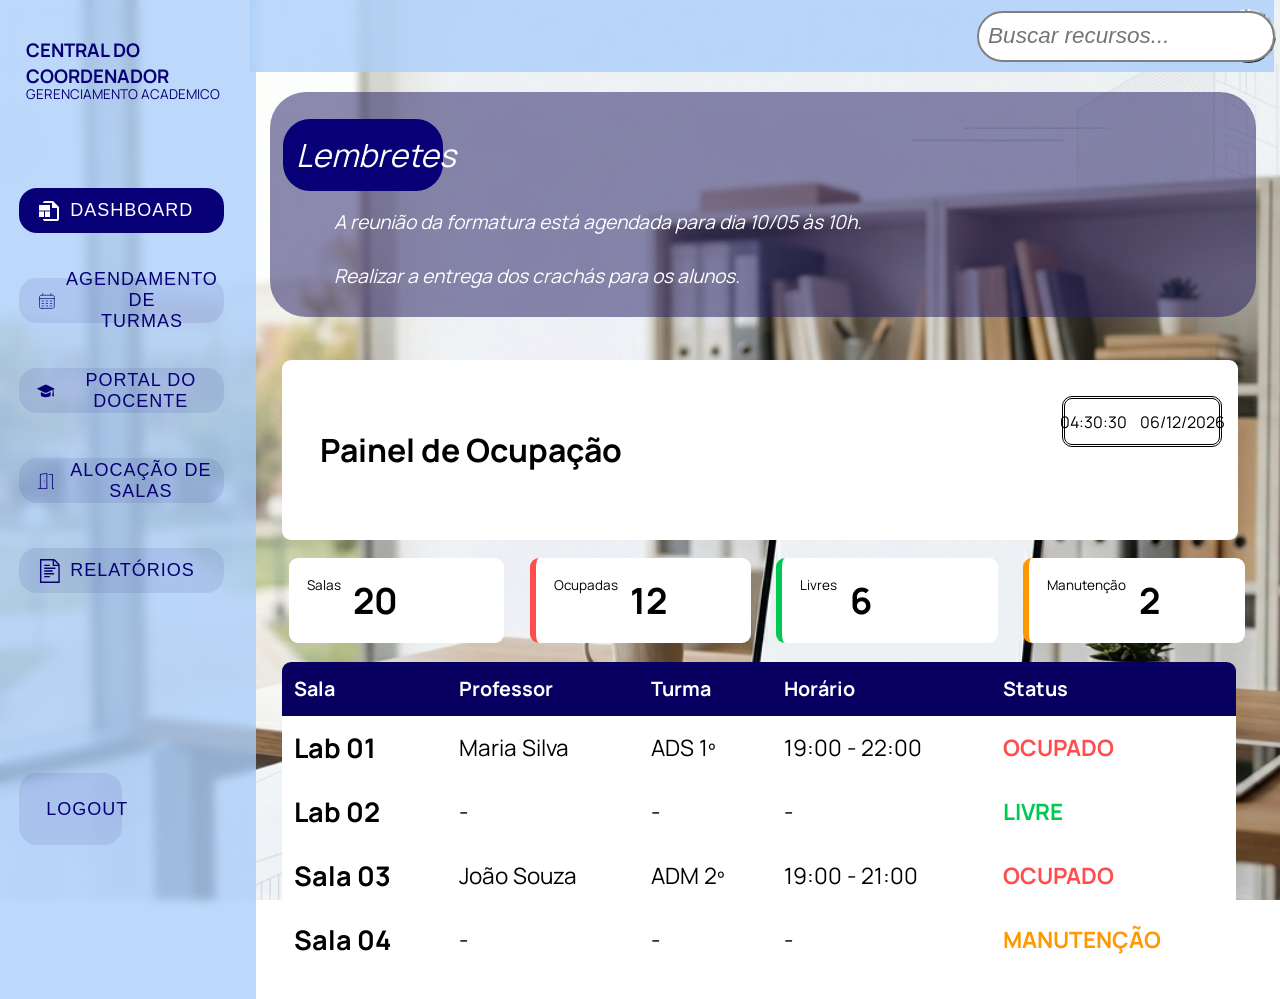
==== tela_docente/index.html @ 793cd6e0 "30-04-2026" ====
<!DOCTYPE html>
<html lang="en">
<head>
    <meta charset="UTF-8">
    <meta name="viewport" content="width=device-width, initial-scale=1.0">
    <title>Central do Coordenador</title>
    <link rel="stylesheet" href="index.css">

    <style>
        body{
            background-image: url('assets/coordenacao.png');
            background-repeat: no-repeat;
            background-attachment: fixed;
            background-size: cover;
            background-position: center;
            }
    </style>

</head>

<body>
<div class="corpo">
    <div class="coluna_menu">
        <div class="perfil">
            <h3>CENTRAL DO <br>COORDENADOR</h3>
            <p style="margin-top: -2.5vh; font-size: 1.5vh;">GERENCIAMENTO ACADEMICO</p>
        </div>

        <button type="button" class="painel">
            <svg fill="#ffffff" width="24px" height="24px" viewBox="0 0 24 24" xmlns="http://www.w3.org/2000/svg" stroke="#ffffff" stroke-width="0.00024000000000000003"><g id="SVGRepo_bgCarrier" stroke-width="0"></g><g id="SVGRepo_tracerCarrier" stroke-linecap="round" stroke-linejoin="round"></g><g id="SVGRepo_iconCarrier"> <path d="M15.991 2H7.97897C7.44774 2 6.93827 2.21071 6.56263 2.58579C6.187 2.96086 5.97596 3.46957 5.97596 4H14.9895V9H19.997V20H5.97596C5.97596 20.5304 6.187 21.0391 6.56263 21.4142C6.93827 21.7893 7.44774 22 7.97897 22H19.997C20.5282 22 21.0377 21.7893 21.4133 21.4142C21.789 21.0391 22 20.5304 22 20V8L15.991 2Z"></path> <path d="M13.0165 12.46H8.00901V18H13.0165V12.46Z"></path> <path d="M13.0165 6H2V11.54H13.0165V6Z"></path> <path d="M7.00751 12.46H2V18H7.00751V12.46Z"></path> </g></svg>
            <span>DASHBOARD</span>
        </button>

        <button type="button" class="agendamento">
            <svg width="24px" height="24px" viewBox="0 0 24 24" fill="none" xmlns="http://www.w3.org/2000/svg" stroke="#080076"><g id="SVGRepo_bgCarrier" stroke-width="0"></g><g id="SVGRepo_tracerCarrier" stroke-linecap="round" stroke-linejoin="round"></g><g id="SVGRepo_iconCarrier"> <path d="M3 9H21M7 3V5M17 3V5M6 12H8M11 12H13M16 12H18M6 15H8M11 15H13M16 15H18M6 18H8M11 18H13M16 18H18M6.2 21H17.8C18.9201 21 19.4802 21 19.908 20.782C20.2843 20.5903 20.5903 20.2843 20.782 19.908C21 19.4802 21 18.9201 21 17.8V8.2C21 7.07989 21 6.51984 20.782 6.09202C20.5903 5.71569 20.2843 5.40973 19.908 5.21799C19.4802 5 18.9201 5 17.8 5H6.2C5.0799 5 4.51984 5 4.09202 5.21799C3.71569 5.40973 3.40973 5.71569 3.21799 6.09202C3 6.51984 3 7.07989 3 8.2V17.8C3 18.9201 3 19.4802 3.21799 19.908C3.40973 20.2843 3.71569 20.5903 4.09202 20.782C4.51984 21 5.07989 21 6.2 21Z" stroke="#080076" stroke-width="0.8399999999999999" stroke-linecap="round"></path> </g></svg>
            <span>AGENDAMENTO DE <br>TURMAS</span>
        </button>

        <button type="button" class="portal">
            <svg height="24px" width="24px" version="1.1" id="_x32_" xmlns="http://www.w3.org/2000/svg" xmlns:xlink="http://www.w3.org/1999/xlink" viewBox="0 0 512.00 512.00" xml:space="preserve" fill="#080076" stroke="#080076" stroke-width="0.00512"><g id="SVGRepo_bgCarrier" stroke-width="0"></g><g id="SVGRepo_tracerCarrier" stroke-linecap="round" stroke-linejoin="round"></g><g id="SVGRepo_iconCarrier"> <style type="text/css"> .st0{fill:#080076;} </style> <g> <path class="st0" d="M505.837,180.418L279.265,76.124c-7.349-3.385-15.177-5.093-23.265-5.093c-8.088,0-15.914,1.708-23.265,5.093 L6.163,180.418C2.418,182.149,0,185.922,0,190.045s2.418,7.896,6.163,9.627l226.572,104.294c7.349,3.385,15.177,5.101,23.265,5.101 c8.088,0,15.916-1.716,23.267-5.101l178.812-82.306v82.881c-7.096,0.8-12.63,6.84-12.63,14.138c0,6.359,4.208,11.864,10.206,13.618 l-12.092,79.791h55.676l-12.09-79.791c5.996-1.754,10.204-7.259,10.204-13.618c0-7.298-5.534-13.338-12.63-14.138v-95.148 l21.116-9.721c3.744-1.731,6.163-5.504,6.163-9.627S509.582,182.149,505.837,180.418z"></path> <path class="st0" d="M256,346.831c-11.246,0-22.143-2.391-32.386-7.104L112.793,288.71v101.638 c0,22.314,67.426,50.621,143.207,50.621c75.782,0,143.209-28.308,143.209-50.621V288.71l-110.827,51.017 C278.145,344.44,267.25,346.831,256,346.831z"></path> </g> </g></svg>
            <span>PORTAL DO DOCENTE</span>
        </button>

        <button type="button" class="salas">
            <svg fill="#080076" width="24px" height="24px" viewBox="0 0 32 32" version="1.1" xmlns="http://www.w3.org/2000/svg"><g id="SVGRepo_bgCarrier" stroke-width="0"></g><g id="SVGRepo_tracerCarrier" stroke-linecap="round" stroke-linejoin="round"></g><g id="SVGRepo_iconCarrier"> <title>door-open</title> <path d="M30 29.25h-1.25v-25.25c-0-0.414-0.336-0.75-0.75-0.75h-6c-0.414 0-0.75 0.336-0.75 0.75s0.336 0.75 0.75 0.75v0h5.25v25.25c0 0.414 0.336 0.75 0.75 0.75h2c0.414 0 0.75-0.336 0.75-0.75s-0.336-0.75-0.75-0.75v0zM17.853 1.26l-11.977 2c-0.357 0.062-0.626 0.37-0.626 0.74 0 0 0 0 0 0v0 25.25h-3.25c-0.414 0-0.75 0.336-0.75 0.75s0.336 0.75 0.75 0.75v0h15.977c0.414-0 0.75-0.336 0.75-0.75v0-28c-0.001-0.414-0.337-0.75-0.751-0.75-0.043 0-0.086 0.004-0.127 0.011l0.004-0.001zM6.75 29.25v-24.615l10.477-1.749v26.364zM13.979 15.3c-0.082-0.030-0.177-0.048-0.276-0.048-0.21 0-0.401 0.079-0.545 0.209l0.001-0.001c-0.136 0.139-0.22 0.33-0.22 0.54s0.084 0.401 0.22 0.54l-0-0c0.145 0.122 0.334 0.197 0.539 0.199h0.001c0.1-0.002 0.197-0.016 0.288-0.042l-0.008 0.002c0.094-0.039 0.173-0.092 0.24-0.159v0c0.136-0.139 0.22-0.33 0.22-0.54s-0.084-0.401-0.22-0.54l0 0c-0.067-0.068-0.147-0.122-0.236-0.158l-0.005-0.002z"></path> </g></svg>
            <span>ALOCAÇÃO DE SALAS</span>
        </button>

        <button type="button" class="relatorios">
            <svg fill="#080076" width="24px" height="24px" viewBox="0 0 1920 1920" xmlns="http://www.w3.org/2000/svg"><g id="SVGRepo_bgCarrier" stroke-width="0"></g><g id="SVGRepo_tracerCarrier" stroke-linecap="round" stroke-linejoin="round"></g><g id="SVGRepo_iconCarrier"> <path d="M1706.235 1807.059H350.941V112.94h903.53v451.765h451.764v1242.353Zm-338.823-1670.74 315.443 315.447h-315.443V136.32Zm402.182 242.487L1440.372 49.58C1408.296 17.62 1365.717 0 1320.542 0H238v1920h1581.175V498.635c0-45.176-17.618-87.755-49.58-119.83ZM576.823 1242.353h790.589v-112.94H576.823v112.94Zm0-451.765h903.53V677.647h-903.53v112.941Zm0 677.647h451.765v-112.941H576.823v112.941Zm0-451.764h677.648V903.53H576.823v112.941Zm0-451.765h451.765V451.765H576.823v112.941Z" fill-rule="evenodd"></path> </g></svg>
            <span>RELATÓRIOS</span>
        </button>

        <button type="button" class="logout">
            <svg fill="#080076" width="24px" height="24px" viewBox="0 0 32 32" version="1.1" xmlns="http://www.w3.org/2000/svg"><g id="SVGRepo_bgCarrier" stroke-width="0"></g><g id="SVGRepo_tracerCarrier" stroke-linecap="round" stroke-linejoin="round"></g><g id="SVGRepo_iconCarrier"> <path d="M3.651 16.989h17.326c0.553 0 1-0.448 1-1s-0.447-1-1-1h-17.264l3.617-3.617c0.391-0.39 0.391-1.024 0-1.414s-1.024-0.39-1.414 0l-5.907 6.062 5.907 6.063c0.196 0.195 0.451 0.293 0.707 0.293s0.511-0.098 0.707-0.293c0.391-0.39 0.391-1.023 0-1.414zM29.989 0h-17c-1.105 0-2 0.895-2 2v9h2.013v-7.78c0-0.668 0.542-1.21 1.21-1.21h14.523c0.669 0 1.21 0.542 1.21 1.21l0.032 25.572c0 0.668-0.541 1.21-1.21 1.21h-14.553c-0.668 0-1.21-0.542-1.21-1.21v-7.824l-2.013 0.003v9.030c0 1.105 0.895 2 2 2h16.999c1.105 0 2.001-0.895 2.001-2v-28c-0-1.105-0.896-2-2-2z"></path> </g></svg>
            <span>LOGOUT</span>
        </button>
    </div>

    

    <div class="alerta">
        <div class="alerta-titulo">
            Lembretes
        </div>
        <div class="alerta-texto">
            <p>A reunião da formatura está agendada para dia 10/05 às 10h.<br>
            Realizar a entrega dos crachás para os alunos.</p>
        </div>
    </div>
    <div class="indicadores">

    <div class="topo">
        <h1>Painel de Ocupação</h1>
        <div class="relogio-container">
            <div id="relogio">00:00:00</div>
            <div id="data">Data</div>
    </div>
    </div>

        <div class="resumo">
    <div class="card">
        <span>Salas</span>
        <strong>20</strong>
    </div>

    <div class="card ocupado">
        <span>Ocupadas</span>
        <strong>12</strong>
    </div>

    <div class="card livre">
        <span>Livres</span>
        <strong>6</strong>
    </div>

    <div class="card manutencao">
        <span>Manutenção</span>
        <strong>2</strong>
    </div>
</div>

<div class="tabela-corpo">
<table class="tabela">
    <thead>
        <tr>
            <th>Sala</th>
            <th>Professor</th>
            <th>Turma</th>
            <th>Horário</th>
            <th>Status</th>
        </tr>
    </thead>

    <tbody>
        <tr>
            <td>Lab 01</td>
            <td>Maria Silva</td>
            <td>ADS 1º</td>
            <td>19:00 - 22:00</td>
            <td class="ocupado">OCUPADO</td>
        </tr>

        <tr>
            <td>Lab 02</td>
            <td>-</td>
            <td>-</td>
            <td>-</td>
            <td class="livre">LIVRE</td>
        </tr>

        <tr>
            <td>Sala 03</td>
            <td>João Souza</td>
            <td>ADM 2º</td>
            <td>19:00 - 21:00</td>
            <td class="ocupado">OCUPADO</td>
        </tr>

        <tr>
            <td>Sala 04</td>
            <td>-</td>
            <td>-</td>
            <td>-</td>
            <td class="manutencao">MANUTENÇÃO</td>
        </tr>
    </tbody>
</table>
    </div>

<div class="pesquisa">
        <button type="button" class="avatar">
        </button>

        <button type="button" class="settings">
            <svg width="24px" height="24px" viewBox="0 0 24 24" fill="none" xmlns="http://www.w3.org/2000/svg"><g id="SVGRepo_bgCarrier" stroke-width="0"></g><g id="SVGRepo_tracerCarrier" stroke-linecap="round" stroke-linejoin="round"></g><g id="SVGRepo_iconCarrier"> <path fill-rule="evenodd" clip-rule="evenodd" d="M11.5 1C10.9477 1 10.5 1.44772 10.5 2V3H9.99998C7.23864 3 4.99999 5.23825 4.99999 7.99975V11C4.99999 11.7377 4.76718 12.5722 4.39739 13.4148C4.03165 14.2482 3.55876 15.0294 3.14142 15.6439C2.38188 16.7624 2.85216 18.5301 4.40564 18.8103C5.42144 18.9935 6.85701 19.2115 8.54656 19.3527C8.54454 19.4015 8.54352 19.4506 8.54352 19.5C8.54352 21.433 10.1105 23 12.0435 23C13.9765 23 15.5435 21.433 15.5435 19.5C15.5435 19.4482 15.5424 19.3966 15.5402 19.3453C17.1921 19.204 18.596 18.9903 19.5943 18.8103C21.1478 18.5301 21.6181 16.7624 20.8586 15.6439C20.4412 15.0294 19.9683 14.2482 19.6026 13.4148C19.2328 12.5722 19 11.7377 19 11V7.99975C19 5.23825 16.7613 3 14 3H13.5V2C13.5 1.44772 13.0523 1 12.5 1H11.5ZM12 19.5C12.5113 19.5 13.0122 19.4898 13.4997 19.4715C13.5076 20.2758 12.8541 20.9565 12.0435 20.9565C11.2347 20.9565 10.5803 20.2778 10.5872 19.4747C11.0473 19.491 11.5191 19.5 12 19.5ZM9.99998 5C8.34305 5 6.99999 6.34298 6.99999 7.99975V11C6.99999 12.1234 6.65547 13.2463 6.22878 14.2186C5.79804 15.2 5.25528 16.0911 4.79599 16.7675C4.78578 16.7825 4.78102 16.7969 4.77941 16.8113C4.77797 16.8242 4.77919 16.8362 4.78167 16.8458C6.3644 17.1303 9.00044 17.5 12 17.5C14.9995 17.5 17.6356 17.1303 19.2183 16.8458C19.2208 16.8362 19.222 16.8242 19.2206 16.8113C19.2189 16.7969 19.2142 16.7825 19.204 16.7675C18.7447 16.0911 18.2019 15.2 17.7712 14.2186C17.3445 13.2463 17 12.1234 17 11V7.99975C17 6.34298 15.6569 5 14 5H9.99998Z" fill="#080060"></path> </g></svg>
        </button>

        <button type="button" class="notifications">
            <svg width="24px" height="24px" viewBox="0 0 24.00 24.00" fill="none" xmlns="http://www.w3.org/2000/svg" stroke="#080060" stroke-width="0.00024000000000000003"><g id="SVGRepo_bgCarrier" stroke-width="0"></g><g id="SVGRepo_tracerCarrier" stroke-linecap="round" stroke-linejoin="round"></g><g id="SVGRepo_iconCarrier"> <path fill-rule="evenodd" clip-rule="evenodd" d="M12 8.00002C9.79085 8.00002 7.99999 9.79088 7.99999 12C7.99999 14.2092 9.79085 16 12 16C14.2091 16 16 14.2092 16 12C16 9.79088 14.2091 8.00002 12 8.00002ZM9.99999 12C9.99999 10.8955 10.8954 10 12 10C13.1046 10 14 10.8955 14 12C14 13.1046 13.1046 14 12 14C10.8954 14 9.99999 13.1046 9.99999 12Z" fill="#080060"></path> <path fill-rule="evenodd" clip-rule="evenodd" d="M12 8.00002C9.79085 8.00002 7.99999 9.79088 7.99999 12C7.99999 14.2092 9.79085 16 12 16C14.2091 16 16 14.2092 16 12C16 9.79088 14.2091 8.00002 12 8.00002ZM9.99999 12C9.99999 10.8955 10.8954 10 12 10C13.1046 10 14 10.8955 14 12C14 13.1046 13.1046 14 12 14C10.8954 14 9.99999 13.1046 9.99999 12Z" fill="#080060"></path> <path fill-rule="evenodd" clip-rule="evenodd" d="M10.7673 1.01709C10.9925 0.999829 11.2454 0.99993 11.4516 1.00001L12.5484 1.00001C12.7546 0.99993 13.0075 0.999829 13.2327 1.01709C13.4989 1.03749 13.8678 1.08936 14.2634 1.26937C14.7635 1.49689 15.1915 1.85736 15.5007 2.31147C15.7454 2.67075 15.8592 3.0255 15.9246 3.2843C15.9799 3.50334 16.0228 3.75249 16.0577 3.9557L16.1993 4.77635L16.2021 4.77788C16.2369 4.79712 16.2715 4.81659 16.306 4.8363L16.3086 4.83774L17.2455 4.49865C17.4356 4.42978 17.6693 4.34509 17.8835 4.28543C18.1371 4.2148 18.4954 4.13889 18.9216 4.17026C19.4614 4.20998 19.9803 4.39497 20.4235 4.70563C20.7734 4.95095 21.0029 5.23636 21.1546 5.4515C21.2829 5.63326 21.4103 5.84671 21.514 6.02029L22.0158 6.86003C22.1256 7.04345 22.2594 7.26713 22.3627 7.47527C22.4843 7.7203 22.6328 8.07474 22.6777 8.52067C22.7341 9.08222 22.6311 9.64831 22.3803 10.1539C22.1811 10.5554 21.9171 10.8347 21.7169 11.0212C21.5469 11.1795 21.3428 11.3417 21.1755 11.4746L20.5 12L21.1755 12.5254C21.3428 12.6584 21.5469 12.8205 21.7169 12.9789C21.9171 13.1653 22.1811 13.4446 22.3802 13.8461C22.631 14.3517 22.7341 14.9178 22.6776 15.4794C22.6328 15.9253 22.4842 16.2797 22.3626 16.5248C22.2593 16.7329 22.1255 16.9566 22.0158 17.14L21.5138 17.9799C21.4102 18.1535 21.2828 18.3668 21.1546 18.5485C21.0028 18.7637 20.7734 19.0491 20.4234 19.2944C19.9803 19.6051 19.4613 19.7901 18.9216 19.8298C18.4954 19.8612 18.1371 19.7852 17.8835 19.7146C17.6692 19.6549 17.4355 19.5703 17.2454 19.5014L16.3085 19.1623L16.306 19.1638C16.2715 19.1835 16.2369 19.2029 16.2021 19.2222L16.1993 19.2237L16.0577 20.0443C16.0228 20.2475 15.9799 20.4967 15.9246 20.7157C15.8592 20.9745 15.7454 21.3293 15.5007 21.6886C15.1915 22.1427 14.7635 22.5032 14.2634 22.7307C13.8678 22.9107 13.4989 22.9626 13.2327 22.983C13.0074 23.0002 12.7546 23.0001 12.5484 23H11.4516C11.2454 23.0001 10.9925 23.0002 10.7673 22.983C10.5011 22.9626 10.1322 22.9107 9.73655 22.7307C9.23648 22.5032 8.80849 22.1427 8.49926 21.6886C8.25461 21.3293 8.14077 20.9745 8.07542 20.7157C8.02011 20.4967 7.97723 20.2475 7.94225 20.0443L7.80068 19.2237L7.79791 19.2222C7.7631 19.2029 7.72845 19.1835 7.69396 19.1637L7.69142 19.1623L6.75458 19.5014C6.5645 19.5702 6.33078 19.6549 6.11651 19.7146C5.86288 19.7852 5.50463 19.8611 5.07841 19.8298C4.53866 19.7901 4.01971 19.6051 3.57654 19.2944C3.2266 19.0491 2.99714 18.7637 2.84539 18.5485C2.71718 18.3668 2.58974 18.1534 2.4861 17.9798L1.98418 17.14C1.87447 16.9566 1.74067 16.7329 1.63737 16.5248C1.51575 16.2797 1.36719 15.9253 1.32235 15.4794C1.26588 14.9178 1.36897 14.3517 1.61976 13.8461C1.81892 13.4446 2.08289 13.1653 2.28308 12.9789C2.45312 12.8205 2.65717 12.6584 2.82449 12.5254L3.47844 12.0054V11.9947L2.82445 11.4746C2.65712 11.3417 2.45308 11.1795 2.28304 11.0212C2.08285 10.8347 1.81888 10.5554 1.61972 10.1539C1.36893 9.64832 1.26584 9.08224 1.3223 8.52069C1.36714 8.07476 1.51571 7.72032 1.63732 7.47528C1.74062 7.26715 1.87443 7.04347 1.98414 6.86005L2.48605 6.02026C2.58969 5.84669 2.71714 5.63326 2.84534 5.45151C2.9971 5.23637 3.22655 4.95096 3.5765 4.70565C4.01966 4.39498 4.53862 4.20999 5.07837 4.17027C5.50458 4.1389 5.86284 4.21481 6.11646 4.28544C6.33072 4.34511 6.56444 4.4298 6.75451 4.49867L7.69141 4.83775L7.69394 4.8363C7.72844 4.8166 7.7631 4.79712 7.79791 4.77788L7.80068 4.77635L7.94225 3.95571C7.97723 3.7525 8.02011 3.50334 8.07542 3.2843C8.14077 3.0255 8.25461 2.67075 8.49926 2.31147C8.80849 1.85736 9.23648 1.49689 9.73655 1.26937C10.1322 1.08936 10.5011 1.03749 10.7673 1.01709ZM14.0938 4.3363C14.011 3.85634 13.9696 3.61637 13.8476 3.43717C13.7445 3.2858 13.6019 3.16564 13.4352 3.0898C13.2378 3.00002 12.9943 3.00002 12.5073 3.00002H11.4927C11.0057 3.00002 10.7621 3.00002 10.5648 3.0898C10.3981 3.16564 10.2555 3.2858 10.1524 3.43717C10.0304 3.61637 9.98895 3.85634 9.90615 4.3363L9.75012 5.24064C9.69445 5.56333 9.66662 5.72467 9.60765 5.84869C9.54975 5.97047 9.50241 6.03703 9.40636 6.13166C9.30853 6.22804 9.12753 6.3281 8.76554 6.52822C8.73884 6.54298 8.71227 6.55791 8.68582 6.57302C8.33956 6.77078 8.16643 6.86966 8.03785 6.90314C7.91158 6.93602 7.83293 6.94279 7.70289 6.93196C7.57049 6.92094 7.42216 6.86726 7.12551 6.7599L6.11194 6.39308C5.66271 6.2305 5.43809 6.14921 5.22515 6.16488C5.04524 6.17811 4.87225 6.23978 4.72453 6.34333C4.5497 6.46589 4.42715 6.67094 4.18206 7.08103L3.72269 7.84965C3.46394 8.2826 3.33456 8.49907 3.31227 8.72078C3.29345 8.90796 3.32781 9.09665 3.41141 9.26519C3.51042 9.4648 3.7078 9.62177 4.10256 9.9357L4.82745 10.5122C5.07927 10.7124 5.20518 10.8126 5.28411 10.9199C5.36944 11.036 5.40583 11.1114 5.44354 11.2504C5.47844 11.379 5.47844 11.586 5.47844 12C5.47844 12.414 5.47844 12.621 5.44354 12.7497C5.40582 12.8887 5.36944 12.9641 5.28413 13.0801C5.20518 13.1875 5.07927 13.2876 4.82743 13.4879L4.10261 14.0643C3.70785 14.3783 3.51047 14.5352 3.41145 14.7349C3.32785 14.9034 3.29349 15.0921 3.31231 15.2793C3.33461 15.501 3.46398 15.7174 3.72273 16.1504L4.1821 16.919C4.4272 17.3291 4.54974 17.5342 4.72457 17.6567C4.8723 17.7603 5.04528 17.8219 5.2252 17.8352C5.43813 17.8508 5.66275 17.7695 6.11199 17.607L7.12553 17.2402C7.42216 17.1328 7.5705 17.0791 7.7029 17.0681C7.83294 17.0573 7.91159 17.064 8.03786 17.0969C8.16644 17.1304 8.33956 17.2293 8.68582 17.427C8.71228 17.4421 8.73885 17.4571 8.76554 17.4718C9.12753 17.6719 9.30853 17.772 9.40635 17.8684C9.50241 17.963 9.54975 18.0296 9.60765 18.1514C9.66662 18.2754 9.69445 18.4367 9.75012 18.7594L9.90615 19.6637C9.98895 20.1437 10.0304 20.3837 10.1524 20.5629C10.2555 20.7142 10.3981 20.8344 10.5648 20.9102C10.7621 21 11.0057 21 11.4927 21H12.5073C12.9943 21 13.2378 21 13.4352 20.9102C13.6019 20.8344 13.7445 20.7142 13.8476 20.5629C13.9696 20.3837 14.011 20.1437 14.0938 19.6637L14.2499 18.7594C14.3055 18.4367 14.3334 18.2754 14.3923 18.1514C14.4502 18.0296 14.4976 17.963 14.5936 17.8684C14.6915 17.772 14.8725 17.6719 15.2344 17.4718C15.2611 17.4571 15.2877 17.4421 15.3141 17.427C15.6604 17.2293 15.8335 17.1304 15.9621 17.0969C16.0884 17.064 16.167 17.0573 16.2971 17.0681C16.4295 17.0791 16.5778 17.1328 16.8744 17.2402L17.888 17.607C18.3372 17.7696 18.5619 17.8509 18.7748 17.8352C18.9547 17.8219 19.1277 17.7603 19.2754 17.6567C19.4502 17.5342 19.5728 17.3291 19.8179 16.919L20.2773 16.1504C20.536 15.7175 20.6654 15.501 20.6877 15.2793C20.7065 15.0921 20.6721 14.9034 20.5885 14.7349C20.4895 14.5353 20.2921 14.3783 19.8974 14.0643L19.1726 13.4879C18.9207 13.2876 18.7948 13.1875 18.7159 13.0801C18.6306 12.9641 18.5942 12.8887 18.5564 12.7497C18.5215 12.6211 18.5215 12.414 18.5215 12C18.5215 11.586 18.5215 11.379 18.5564 11.2504C18.5942 11.1114 18.6306 11.036 18.7159 10.9199C18.7948 10.8126 18.9207 10.7124 19.1725 10.5122L19.8974 9.9357C20.2922 9.62176 20.4896 9.46479 20.5886 9.26517C20.6722 9.09664 20.7065 8.90795 20.6877 8.72076C20.6654 8.49906 20.5361 8.28259 20.2773 7.84964L19.8179 7.08102C19.5728 6.67093 19.4503 6.46588 19.2755 6.34332C19.1277 6.23977 18.9548 6.1781 18.7748 6.16486C18.5619 6.14919 18.3373 6.23048 17.888 6.39307L16.8745 6.75989C16.5778 6.86725 16.4295 6.92093 16.2971 6.93195C16.167 6.94278 16.0884 6.93601 15.9621 6.90313C15.8335 6.86965 15.6604 6.77077 15.3142 6.57302C15.2877 6.55791 15.2611 6.54298 15.2345 6.52822C14.8725 6.3281 14.6915 6.22804 14.5936 6.13166C14.4976 6.03703 14.4502 5.97047 14.3923 5.84869C14.3334 5.72467 14.3055 5.56332 14.2499 5.24064L14.0938 4.3363Z" fill="#080060"></path> </g></svg>
        </button>
        
        <input class="pesquisar" placeholder="Buscar recursos..." type="text"/>
                          
    </div>
                
</div>
    <script src="index.js"></script>
</body>
</html>
---- tela_docente/index.css ----
@import url('https://fonts.googleapis.com/css2?family=Manrope:wght@200..800&display=swap');

body{
    font-family: "Manrope", sans-serif;
}


.coluna_menu{
    height: 130vh;
    width: 20vw;
    background-color: rgba(171, 206, 250, 0.788);
    position: absolute;
    top: 0vh;
    left: 0vw;
    position: fixed;
    backdrop-filter: blur(5px);
}

.pesquisa{
    height: 10vh;
    width: 80vw;
    background-color: rgba(171, 206, 250, 0.788);
    margin: -2vh;
    display: flex;
    align-items: center;
    position: absolute;
    top: 0vh;
    left: 20.9vw;
    position: fixed;
    backdrop-filter: blur(5px);
}

.perfil{
    position: relative;
    top:2vh;
    left: 2vw;
    color: #080076;
}

.painel{
    border: none;
    outline: none;
    cursor: pointer;
    color: white;
    padding-left: 2vh;
    font-weight: 500;
    background-color: #080076;
    height: 5vh;
    width: 16vw;
    display: flex;
    align-items: center;
    position: relative;
    left: 1.5vw;
    top:10vh;
    border-radius: 2vh;
    font-size: 2vh;
    letter-spacing: 1px;
    gap:1vh
    
}

.agendamento{
    border: none;
    outline: none;
    cursor: pointer;
    color:#080076;
    padding-left: 2vh;
    font-weight: 500;
    background-color: #08007615;
    height: 5vh;
    width: 16vw;
    display: flex;
    align-items: center;
    position: relative;
    left: 1.5vw;
    top:15vh;
    border-radius: 2vh;
    font-size: 2vh;
    letter-spacing: 1px;
    gap:1vh
}

.portal{
    border: none;
    outline: none;
    cursor: pointer;
    color:#080076;
    padding-left: 2vh;
    font-weight: 500;
    background-color: #08007615;
    height: 5vh;
    width: 16vw;
    display: flex;
    align-items: center;
    position: relative;
    left: 1.5vw;
    top:20vh;
    border-radius: 2vh;
    font-size: 2vh;
    letter-spacing: 1px;
    gap:1vh
}

.salas{
    border: none;
    outline: none;
    cursor: pointer;
    color:#080076;
    padding-left: 2vh;
    font-weight: 500;
    background-color: #08007615;
    height: 5vh;
    width: 16vw;
    display: flex;
    align-items: center;
    position: relative;
    left: 1.5vw;
    top:25vh;
    border-radius: 2vh;
    font-size: 2vh;
    letter-spacing: 1px;
    gap:1vh
}

.relatorios{
    border: none;
    outline: none;
    cursor: pointer;
    color:#080076;
    padding-left: 2vh;
    font-weight: 500;
    background-color: #08007615;
    height: 5vh;
    width: 16vw;
    display: flex;
    align-items: center;
    position: relative;
    left: 1.5vw;
    top:30vh;
    border-radius: 2vh;
    font-size: 2vh;
    letter-spacing: 1px;
    gap:1vh
}

.logout{
    border: none;
    outline: none;
    cursor: pointer;
    color:#080076;
    padding-left: 2vh;
    font-weight: 500;
    background-color: #08007615;
    height: 8vh;
    width: 8vw;
    display: flex;
    align-items: center;
    position: relative;
    left: 1.5vw;
    top:50vh;
    border-radius: 2vh;
    font-size: 2vh;
    letter-spacing: 1px;
    gap:1vh
}

.avatar{
    border: none;
    outline: none;
    cursor: pointer;
    background-image: url(assets/avatar.png);
    background-position: center;
    background-size: cover;
    position: relative;
    display: flex;
    top: 1vh;
    left: 76vw;
    height: 6vh;
    width: 6vh;
    border-radius: 3vw;
}

.pesquisar{
    height: 5vh;
    max-width:36vh;
    padding-left: 1vh;
    border-color: gray;
    border-style: solid;
    background-color: rgb(255, 255, 255);
    border-radius: 3vh;
    display: flex;
    align-items: center;
    font-size: 2.5vh;
    font-style: italic;
    order:2;
    position: relative;
    top:1vh;
    left: 47vw;
}

 .settings{
    background-color: transparent;
    border: none;
    outline: none;
    cursor: pointer;
    display: flex;
    align-items: center;
    font-size: 2.5vh;
    font-style: italic;
    order:2;
    position: relative;
    top:1vh;
    left:66.5vw;
}

.notifications{
    background-color: transparent;
    border: none;
    outline: none;
    cursor: pointer;
    display: flex;
    align-items: center;
    font-size: 2.5vh;
    font-style: italic;
    order:2;
    position: relative;
    top:1vh;
    left:67vw; 
}

.alerta{
    background-color: #28236688;
    border-radius: 4vh;
    position: relative;
    top: 9.3vh;
    left: 20.5vw;
    height: 25vh;
    width: 77vw;
}

.alerta-titulo{
    color: white;
    background-color: #080076;
    border-radius: 3vh;
    position: relative;
    font-size: xx-large;
    font-style: italic;
    padding-left: 1vw;
    top: 3vh;
    left: 1vw;
    height: 8vh;
    width: 11.5vw;
    display: flex;
    justify-content: start;
    align-items: center;
}

.alerta-texto{
    color: white;
    background-color: transparent;
    border-radius: 3vh;
    position: relative;
    font-size: larger;
    font-style: italic;
    line-height: 6vh;
    top: 7vh;
    left: 5vw;
    height: 5vh;
    width: fit-content;
    display: flex;
    justify-content: start;
    align-items: center;
}


.indicadores{
    display: flex;
    justify-content: start;
    align-items: center;
    height: auto;
    width: 76.8vw;
    position: absolute;
    top:38vh;
    left: 21vw;
}

.topo {
    display: flex;
    justify-content: start;
    align-items: center;
    position: absolute;
    height: 20vh;
    width: 71.7vw;
    top: 2vh;
    left: 1vw;
    padding-left:3vw ;
    background: white;
    border-radius: 1vh;
}

/* RESUMO */
.resumo{
    position: absolute;
    display: flex;
    justify-content: space-around;
    top:24vh;
    width:74.7vw;
    left: 2.2vh;
    gap:2vw;
    display: flex;
    
}

.card{
    flex: 1;
    display: flex;
    background: white;
    padding: 2vh;
    gap: 1vw;
    border-radius: 1vh;
}

.card span{
    font-size: 1.5vh;
}

.card strong{
    font-size: 4vh;
}

/* STATUS BARRA */
.card.ocupado{ border-left: 0.5vw solid #ff4d4d; }
.card.livre{ border-left: 0.5vw solid #00c853; }
.card.manutencao{ border-left: 0.5vw solid #ff9800; }

.tabela-corpo{
    position: absolute;
    top:32.5vh;
    left: 1vw;
    width: auto;
    height: auto;
}

/* TABELA */
.tabela{
    padding: 2vh;
    width: 74.6vw;
    margin: 3vh auto;
    border-collapse: collapse;
    background: rgb(255, 255, 255);
    border-radius: 1vh;
    overflow: hidden;
}

.tabela thead{
    background: #080060;
}

.tabela th{
    padding: 1.5vh 1vw;
    color: white;
    font-size: 2.2vh; /* maior para TV */
    text-align: left;
}

.tabela td{
    padding: 1.5vh 1vw;
    font-size: 2.5vh; /* leitura à distância */
}

/* destaque sala */
.tabela td:first-child{
    font-size: 3vh;
    font-weight: bold;
}

/* STATUS */
td.ocupado{
    color: #ff4d4d;
    font-weight: bold;
}

td.livre{
    color: #00c853;
    font-weight: bold;
}

td.manutencao{
    color: #ff9800;
    font-weight: bold;
}

.relogio-container{
    background-color: #ffffff;
    padding-left: 1vw;
    padding-right: 1vw;
    display: flex;
    justify-content: center;
    align-items: center;
    gap: 1vw;
    height: 5vh;
    width: 10vw;
    border-radius: 10px;
    border-style: double;
    position: absolute;
    top:4vh;
    left: 61vw;
}
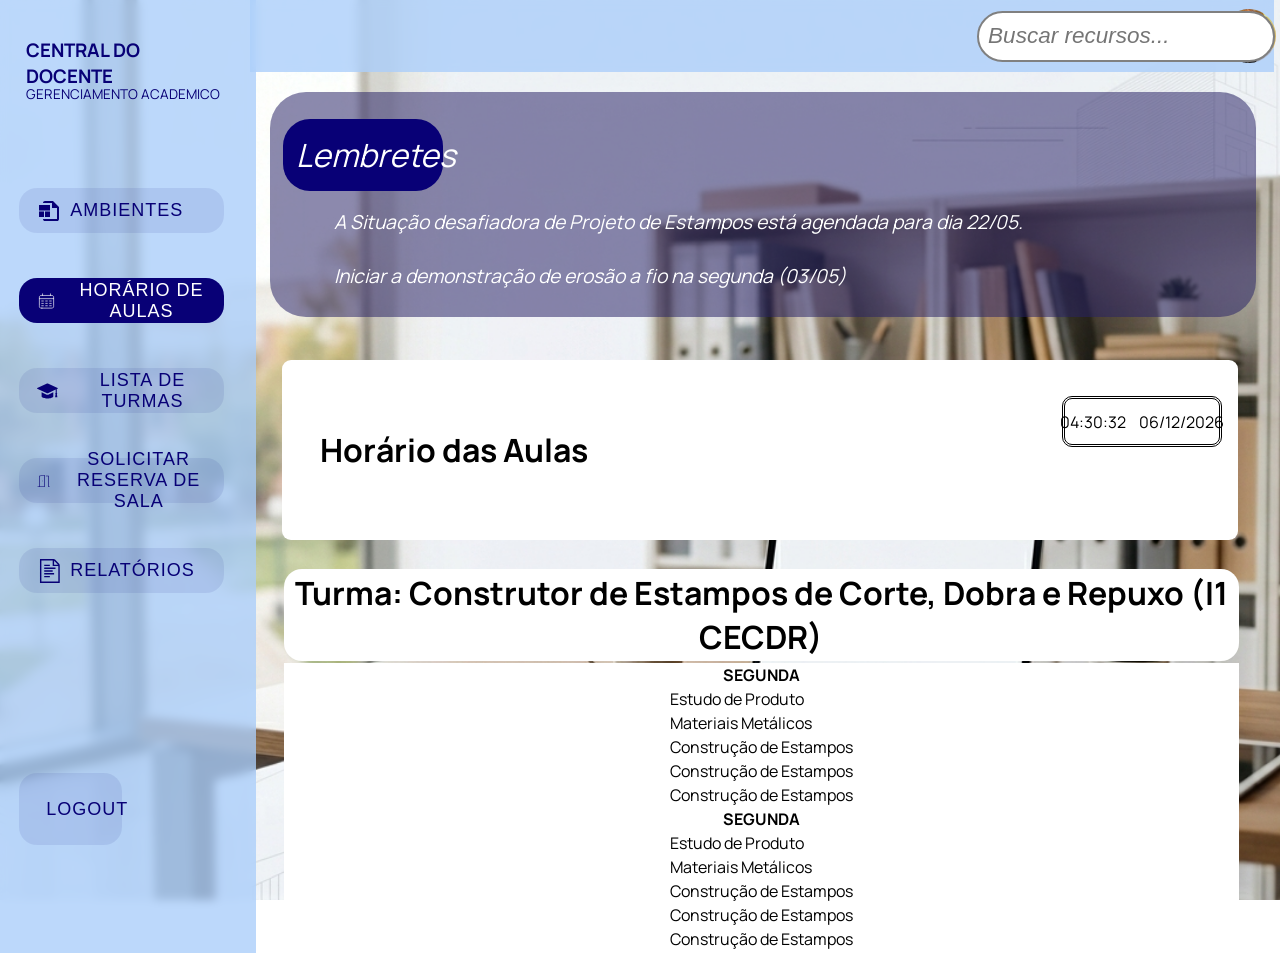
==== commit 64b6b560: "30-04-2026" ====
--- a/tela_docente/index.html
+++ b/tela_docente/index.html
@@ -3,7 +3,7 @@
 <head>
     <meta charset="UTF-8">
     <meta name="viewport" content="width=device-width, initial-scale=1.0">
-    <title>Central do Coordenador</title>
+    <title>Central do Docente</title>
     <link rel="stylesheet" href="index.css">
 
     <style>
@@ -22,28 +22,28 @@
 <div class="corpo">
     <div class="coluna_menu">
         <div class="perfil">
-            <h3>CENTRAL DO <br>COORDENADOR</h3>
+            <h3>CENTRAL DO <br>DOCENTE</h3>
             <p style="margin-top: -2.5vh; font-size: 1.5vh;">GERENCIAMENTO ACADEMICO</p>
         </div>
 
-        <button type="button" class="painel">
-            <svg fill="#ffffff" width="24px" height="24px" viewBox="0 0 24 24" xmlns="http://www.w3.org/2000/svg" stroke="#ffffff" stroke-width="0.00024000000000000003"><g id="SVGRepo_bgCarrier" stroke-width="0"></g><g id="SVGRepo_tracerCarrier" stroke-linecap="round" stroke-linejoin="round"></g><g id="SVGRepo_iconCarrier"> <path d="M15.991 2H7.97897C7.44774 2 6.93827 2.21071 6.56263 2.58579C6.187 2.96086 5.97596 3.46957 5.97596 4H14.9895V9H19.997V20H5.97596C5.97596 20.5304 6.187 21.0391 6.56263 21.4142C6.93827 21.7893 7.44774 22 7.97897 22H19.997C20.5282 22 21.0377 21.7893 21.4133 21.4142C21.789 21.0391 22 20.5304 22 20V8L15.991 2Z"></path> <path d="M13.0165 12.46H8.00901V18H13.0165V12.46Z"></path> <path d="M13.0165 6H2V11.54H13.0165V6Z"></path> <path d="M7.00751 12.46H2V18H7.00751V12.46Z"></path> </g></svg>
-            <span>DASHBOARD</span>
+        <button type="button" class="ambientes">
+            <svg fill="#080076" width="24px" height="24px" viewBox="0 0 24 24" xmlns="http://www.w3.org/2000/svg" stroke="#ffffff" stroke-width="0.00024000000000000003"><g id="SVGRepo_bgCarrier" stroke-width="0"></g><g id="SVGRepo_tracerCarrier" stroke-linecap="round" stroke-linejoin="round"></g><g id="SVGRepo_iconCarrier"> <path d="M15.991 2H7.97897C7.44774 2 6.93827 2.21071 6.56263 2.58579C6.187 2.96086 5.97596 3.46957 5.97596 4H14.9895V9H19.997V20H5.97596C5.97596 20.5304 6.187 21.0391 6.56263 21.4142C6.93827 21.7893 7.44774 22 7.97897 22H19.997C20.5282 22 21.0377 21.7893 21.4133 21.4142C21.789 21.0391 22 20.5304 22 20V8L15.991 2Z"></path> <path d="M13.0165 12.46H8.00901V18H13.0165V12.46Z"></path> <path d="M13.0165 6H2V11.54H13.0165V6Z"></path> <path d="M7.00751 12.46H2V18H7.00751V12.46Z"></path> </g></svg>
+            <span>AMBIENTES</span>
         </button>
 
-        <button type="button" class="agendamento">
-            <svg width="24px" height="24px" viewBox="0 0 24 24" fill="none" xmlns="http://www.w3.org/2000/svg" stroke="#080076"><g id="SVGRepo_bgCarrier" stroke-width="0"></g><g id="SVGRepo_tracerCarrier" stroke-linecap="round" stroke-linejoin="round"></g><g id="SVGRepo_iconCarrier"> <path d="M3 9H21M7 3V5M17 3V5M6 12H8M11 12H13M16 12H18M6 15H8M11 15H13M16 15H18M6 18H8M11 18H13M16 18H18M6.2 21H17.8C18.9201 21 19.4802 21 19.908 20.782C20.2843 20.5903 20.5903 20.2843 20.782 19.908C21 19.4802 21 18.9201 21 17.8V8.2C21 7.07989 21 6.51984 20.782 6.09202C20.5903 5.71569 20.2843 5.40973 19.908 5.21799C19.4802 5 18.9201 5 17.8 5H6.2C5.0799 5 4.51984 5 4.09202 5.21799C3.71569 5.40973 3.40973 5.71569 3.21799 6.09202C3 6.51984 3 7.07989 3 8.2V17.8C3 18.9201 3 19.4802 3.21799 19.908C3.40973 20.2843 3.71569 20.5903 4.09202 20.782C4.51984 21 5.07989 21 6.2 21Z" stroke="#080076" stroke-width="0.8399999999999999" stroke-linecap="round"></path> </g></svg>
-            <span>AGENDAMENTO DE <br>TURMAS</span>
+        <button type="button" class="horario">
+            <svg width="24px" height="24px" viewBox="0 0 24 24" fill="none" xmlns="http://www.w3.org/2000/svg" stroke="#080076"><g id="SVGRepo_bgCarrier" stroke-width="0"></g><g id="SVGRepo_tracerCarrier" stroke-linecap="round" stroke-linejoin="round"></g><g id="SVGRepo_iconCarrier"> <path d="M3 9H21M7 3V5M17 3V5M6 12H8M11 12H13M16 12H18M6 15H8M11 15H13M16 15H18M6 18H8M11 18H13M16 18H18M6.2 21H17.8C18.9201 21 19.4802 21 19.908 20.782C20.2843 20.5903 20.5903 20.2843 20.782 19.908C21 19.4802 21 18.9201 21 17.8V8.2C21 7.07989 21 6.51984 20.782 6.09202C20.5903 5.71569 20.2843 5.40973 19.908 5.21799C19.4802 5 18.9201 5 17.8 5H6.2C5.0799 5 4.51984 5 4.09202 5.21799C3.71569 5.40973 3.40973 5.71569 3.21799 6.09202C3 6.51984 3 7.07989 3 8.2V17.8C3 18.9201 3 19.4802 3.21799 19.908C3.40973 20.2843 3.71569 20.5903 4.09202 20.782C4.51984 21 5.07989 21 6.2 21Z" stroke="#ffffff" stroke-width="0.8399999999999999" stroke-linecap="round"></path> </g></svg>
+            <span>HORÁRIO DE AULAS</span>
         </button>
 
         <button type="button" class="portal">
-            <svg height="24px" width="24px" version="1.1" id="_x32_" xmlns="http://www.w3.org/2000/svg" xmlns:xlink="http://www.w3.org/1999/xlink" viewBox="0 0 512.00 512.00" xml:space="preserve" fill="#080076" stroke="#080076" stroke-width="0.00512"><g id="SVGRepo_bgCarrier" stroke-width="0"></g><g id="SVGRepo_tracerCarrier" stroke-linecap="round" stroke-linejoin="round"></g><g id="SVGRepo_iconCarrier"> <style type="text/css"> .st0{fill:#080076;} </style> <g> <path class="st0" d="M505.837,180.418L279.265,76.124c-7.349-3.385-15.177-5.093-23.265-5.093c-8.088,0-15.914,1.708-23.265,5.093 L6.163,180.418C2.418,182.149,0,185.922,0,190.045s2.418,7.896,6.163,9.627l226.572,104.294c7.349,3.385,15.177,5.101,23.265,5.101 c8.088,0,15.916-1.716,23.267-5.101l178.812-82.306v82.881c-7.096,0.8-12.63,6.84-12.63,14.138c0,6.359,4.208,11.864,10.206,13.618 l-12.092,79.791h55.676l-12.09-79.791c5.996-1.754,10.204-7.259,10.204-13.618c0-7.298-5.534-13.338-12.63-14.138v-95.148 l21.116-9.721c3.744-1.731,6.163-5.504,6.163-9.627S509.582,182.149,505.837,180.418z"></path> <path class="st0" d="M256,346.831c-11.246,0-22.143-2.391-32.386-7.104L112.793,288.71v101.638 c0,22.314,67.426,50.621,143.207,50.621c75.782,0,143.209-28.308,143.209-50.621V288.71l-110.827,51.017 C278.145,344.44,267.25,346.831,256,346.831z"></path> </g> </g></svg>
-            <span>PORTAL DO DOCENTE</span>
+            <svg height="24px" width="24px" version="1.1" id="_x32_" xmlns="http://www.w3.org/2000/svg" xmlns:xlink="http://www.w3.org/1999/xlink" viewBox="0 0 512.00 512.00" xml:space="preserve" fill="#080076" stroke="#080076" stroke-width="0.00512"><g id="SVGRepo_bgCarrier" stroke-width="0"></g><g id="SVGRepo_tracerCarrier" stroke-linecap="round" stroke-linejoin="round"></g><g id="SVGRepo_iconCarrier"> <style type="text/css"></style> <g> <path class="st0" d="M505.837,180.418L279.265,76.124c-7.349-3.385-15.177-5.093-23.265-5.093c-8.088,0-15.914,1.708-23.265,5.093 L6.163,180.418C2.418,182.149,0,185.922,0,190.045s2.418,7.896,6.163,9.627l226.572,104.294c7.349,3.385,15.177,5.101,23.265,5.101 c8.088,0,15.916-1.716,23.267-5.101l178.812-82.306v82.881c-7.096,0.8-12.63,6.84-12.63,14.138c0,6.359,4.208,11.864,10.206,13.618 l-12.092,79.791h55.676l-12.09-79.791c5.996-1.754,10.204-7.259,10.204-13.618c0-7.298-5.534-13.338-12.63-14.138v-95.148 l21.116-9.721c3.744-1.731,6.163-5.504,6.163-9.627S509.582,182.149,505.837,180.418z"></path> <path class="st0" d="M256,346.831c-11.246,0-22.143-2.391-32.386-7.104L112.793,288.71v101.638 c0,22.314,67.426,50.621,143.207,50.621c75.782,0,143.209-28.308,143.209-50.621V288.71l-110.827,51.017 C278.145,344.44,267.25,346.831,256,346.831z"></path> </g> </g></svg>
+            <span>LISTA DE TURMAS</span>
         </button>
 
         <button type="button" class="salas">
             <svg fill="#080076" width="24px" height="24px" viewBox="0 0 32 32" version="1.1" xmlns="http://www.w3.org/2000/svg"><g id="SVGRepo_bgCarrier" stroke-width="0"></g><g id="SVGRepo_tracerCarrier" stroke-linecap="round" stroke-linejoin="round"></g><g id="SVGRepo_iconCarrier"> <title>door-open</title> <path d="M30 29.25h-1.25v-25.25c-0-0.414-0.336-0.75-0.75-0.75h-6c-0.414 0-0.75 0.336-0.75 0.75s0.336 0.75 0.75 0.75v0h5.25v25.25c0 0.414 0.336 0.75 0.75 0.75h2c0.414 0 0.75-0.336 0.75-0.75s-0.336-0.75-0.75-0.75v0zM17.853 1.26l-11.977 2c-0.357 0.062-0.626 0.37-0.626 0.74 0 0 0 0 0 0v0 25.25h-3.25c-0.414 0-0.75 0.336-0.75 0.75s0.336 0.75 0.75 0.75v0h15.977c0.414-0 0.75-0.336 0.75-0.75v0-28c-0.001-0.414-0.337-0.75-0.751-0.75-0.043 0-0.086 0.004-0.127 0.011l0.004-0.001zM6.75 29.25v-24.615l10.477-1.749v26.364zM13.979 15.3c-0.082-0.030-0.177-0.048-0.276-0.048-0.21 0-0.401 0.079-0.545 0.209l0.001-0.001c-0.136 0.139-0.22 0.33-0.22 0.54s0.084 0.401 0.22 0.54l-0-0c0.145 0.122 0.334 0.197 0.539 0.199h0.001c0.1-0.002 0.197-0.016 0.288-0.042l-0.008 0.002c0.094-0.039 0.173-0.092 0.24-0.159v0c0.136-0.139 0.22-0.33 0.22-0.54s-0.084-0.401-0.22-0.54l0 0c-0.067-0.068-0.147-0.122-0.236-0.158l-0.005-0.002z"></path> </g></svg>
-            <span>ALOCAÇÃO DE SALAS</span>
+            <span>SOLICITAR RESERVA DE SALA</span>
         </button>
 
         <button type="button" class="relatorios">
@@ -64,88 +64,18 @@
             Lembretes
         </div>
         <div class="alerta-texto">
-            <p>A reunião da formatura está agendada para dia 10/05 às 10h.<br>
-            Realizar a entrega dos crachás para os alunos.</p>
+            <p>A Situação desafiadora de Projeto de Estampos está agendada para dia 22/05.<br>
+            Iniciar a demonstração de erosão a fio na segunda (03/05)</p>
         </div>
     </div>
     <div class="indicadores">
 
     <div class="topo">
-        <h1>Painel de Ocupação</h1>
+        <h1>Horário das Aulas</h1>
         <div class="relogio-container">
             <div id="relogio">00:00:00</div>
             <div id="data">Data</div>
     </div>
-    </div>
-
-        <div class="resumo">
-    <div class="card">
-        <span>Salas</span>
-        <strong>20</strong>
-    </div>
-
-    <div class="card ocupado">
-        <span>Ocupadas</span>
-        <strong>12</strong>
-    </div>
-
-    <div class="card livre">
-        <span>Livres</span>
-        <strong>6</strong>
-    </div>
-
-    <div class="card manutencao">
-        <span>Manutenção</span>
-        <strong>2</strong>
-    </div>
-</div>
-
-<div class="tabela-corpo">
-<table class="tabela">
-    <thead>
-        <tr>
-            <th>Sala</th>
-            <th>Professor</th>
-            <th>Turma</th>
-            <th>Horário</th>
-            <th>Status</th>
-        </tr>
-    </thead>
-
-    <tbody>
-        <tr>
-            <td>Lab 01</td>
-            <td>Maria Silva</td>
-            <td>ADS 1º</td>
-            <td>19:00 - 22:00</td>
-            <td class="ocupado">OCUPADO</td>
-        </tr>
-
-        <tr>
-            <td>Lab 02</td>
-            <td>-</td>
-            <td>-</td>
-            <td>-</td>
-            <td class="livre">LIVRE</td>
-        </tr>
-
-        <tr>
-            <td>Sala 03</td>
-            <td>João Souza</td>
-            <td>ADM 2º</td>
-            <td>19:00 - 21:00</td>
-            <td class="ocupado">OCUPADO</td>
-        </tr>
-
-        <tr>
-            <td>Sala 04</td>
-            <td>-</td>
-            <td>-</td>
-            <td>-</td>
-            <td class="manutencao">MANUTENÇÃO</td>
-        </tr>
-    </tbody>
-</table>
     </div>
 
 <div class="pesquisa">
@@ -163,7 +93,54 @@
         <input class="pesquisar" placeholder="Buscar recursos..." type="text"/>
                           
     </div>
-                
+        
+    
+
+    
+
+
+<div class="container">
+  <table>
+    <thead>
+      <tr>
+        <th colspan="5" class="titulo">
+          Turma: Construtor de Estampos de Corte, Dobra e Repuxo (I1 CECDR)
+        </th>
+    </thead>
+    <tbody>
+      <tr class="segunda">
+        <th>SEGUNDA</th>
+        <td>Estudo de Produto</td>
+        <td>Materiais Metálicos</td>
+        <td>Construção de Estampos</td>
+        <td>Construção de Estampos</td>
+        <td>Construção de Estampos</td>
+      </tr>
+     
+      <tr class="terca">
+        <th>SEGUNDA</th>
+        <td>Estudo de Produto</td>
+        <td>Materiais Metálicos</td>
+        <td>Construção de Estampos</td>
+        <td>Construção de Estampos</td>
+        <td>Construção de Estampos</td>
+      </tr>
+
+
+
+
+    </tbody>
+  </table>
+</div>
+
+
+
+
+
+
+
+
+    
 </div>
     <script src="index.js"></script>
 </body>
--- a/tela_docente/index.css
+++ b/tela_docente/index.css
@@ -37,36 +37,36 @@
     color: #080076;
 }
 
-.painel{
-    border: none;
-    outline: none;
-    cursor: pointer;
-    color: white;
+.ambientes{
+    border: none;
+    outline: none;
+    cursor: pointer;
+    color: #080076;
+    padding-left: 2vh;
+    font-weight: 500;
+    background-color: #08007615;
+    height: 5vh;
+    width: 16vw;
+    display: flex;
+    align-items: center;
+    position: relative;
+    left: 1.5vw;
+    top:10vh;
+    border-radius: 2vh;
+    font-size: 2vh;
+    letter-spacing: 1px;
+    gap:1vh
+    
+}
+
+.horario{
+    border: none;
+    outline: none;
+    cursor: pointer;
+    color:white;
     padding-left: 2vh;
     font-weight: 500;
     background-color: #080076;
-    height: 5vh;
-    width: 16vw;
-    display: flex;
-    align-items: center;
-    position: relative;
-    left: 1.5vw;
-    top:10vh;
-    border-radius: 2vh;
-    font-size: 2vh;
-    letter-spacing: 1px;
-    gap:1vh
-    
-}
-
-.agendamento{
-    border: none;
-    outline: none;
-    cursor: pointer;
-    color:#080076;
-    padding-left: 2vh;
-    font-weight: 500;
-    background-color: #08007615;
     height: 5vh;
     width: 16vw;
     display: flex;
@@ -168,7 +168,7 @@
     border: none;
     outline: none;
     cursor: pointer;
-    background-image: url(assets/avatar.png);
+    background-image: url(assets/Docente.jpg);
     background-position: center;
     background-size: cover;
     position: relative;
@@ -405,4 +405,36 @@
     position: absolute;
     top:4vh;
     left: 61vw;
+}
+
+
+
+.container{
+    position: relative;
+    top: 25vh;
+    left: 1vw;
+    width: 80vw;
+}
+
+.titulo{
+    background-color: white;
+    position: relative;
+    border-radius: 2vh;
+    height: 10vh;
+    width: 74.5vw;
+    font-size: xx-large;
+}
+
+.segunda{
+    background-color: white;
+    display: grid;
+    justify-content: center;
+    width: auto;
+}
+
+.terca{
+    background-color: white;
+    display: grid;
+    justify-content: center;
+    width: auto;
 }
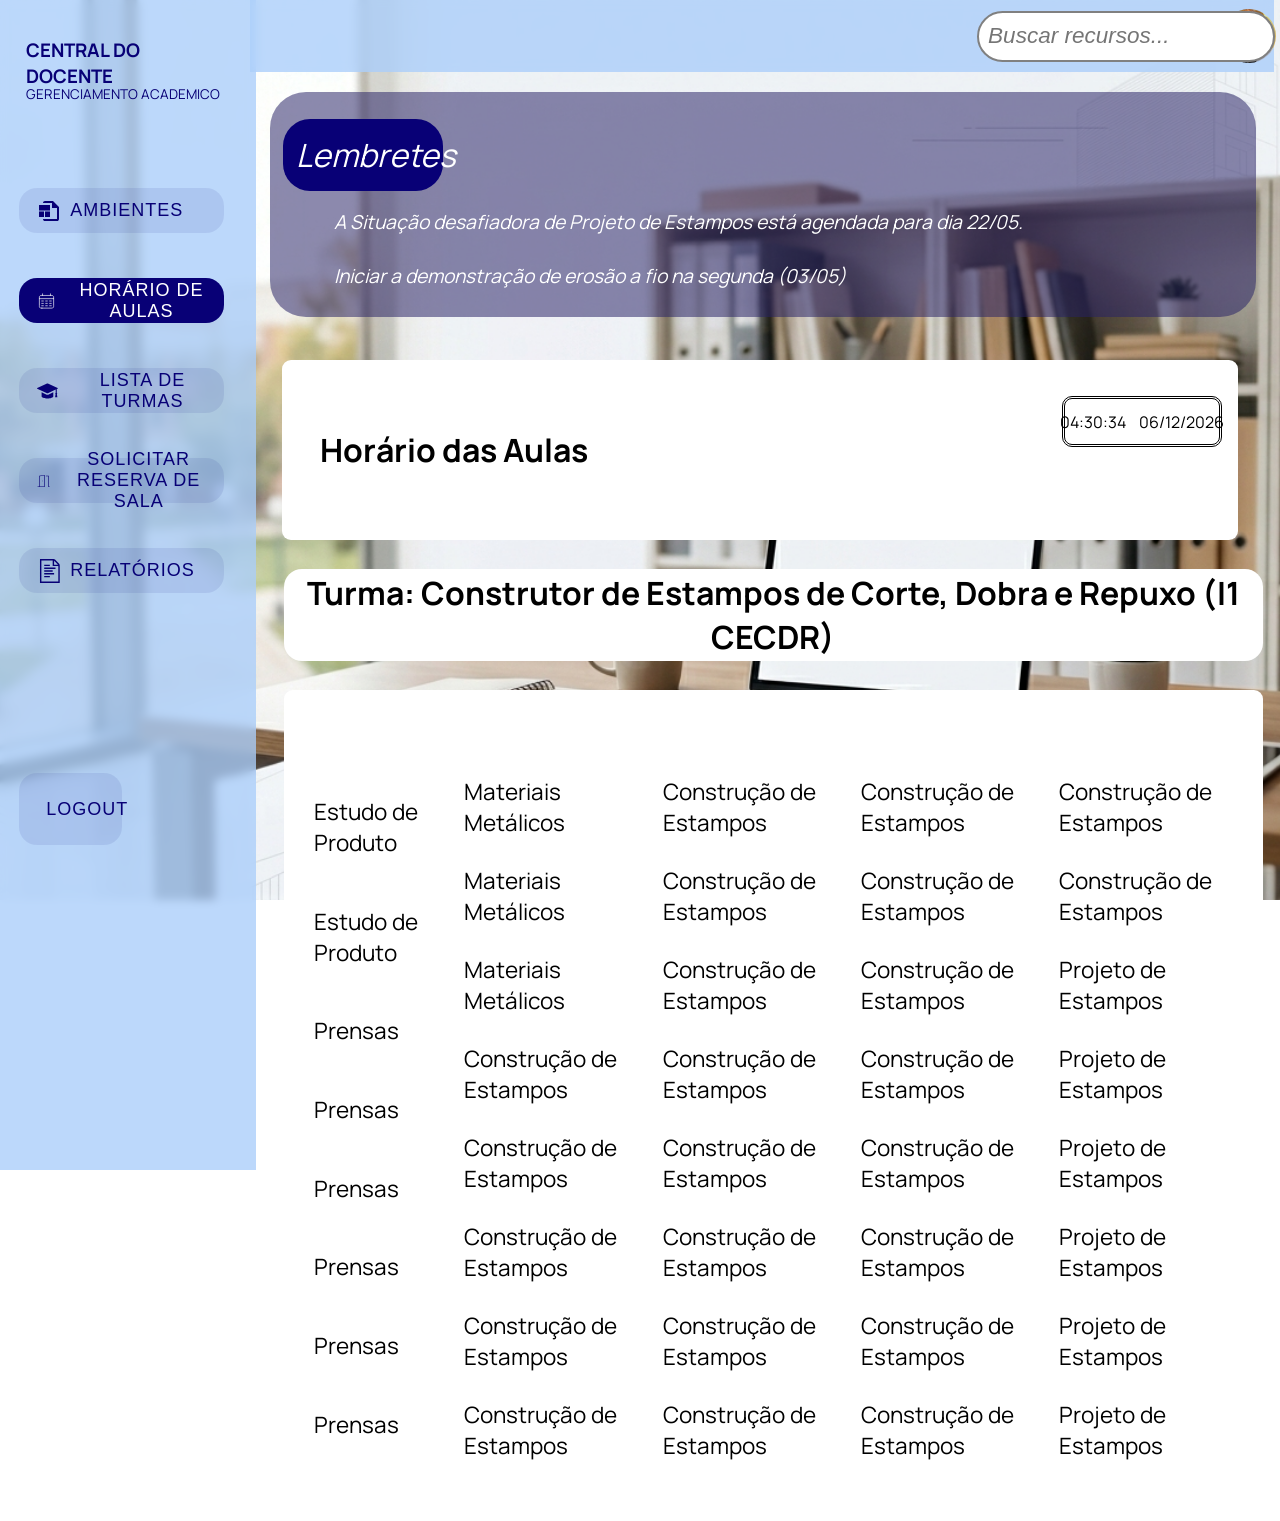
==== commit 0dca4e7d: "Atualização" ====
--- a/tela_docente/index.html
+++ b/tela_docente/index.html
@@ -107,28 +107,66 @@
           Turma: Construtor de Estampos de Corte, Dobra e Repuxo (I1 CECDR)
         </th>
     </thead>
-    <tbody>
+    <tbody class="tabela">
       <tr class="segunda">
         <th>SEGUNDA</th>
         <td>Estudo de Produto</td>
+        <td>Estudo de Produto</td>
+        <td>Prensas</td>
+        <td>Prensas</td>
+        <td>Prensas</td>
+        <td>Prensas</td>
+        <td>Prensas</td>
+        <td>Prensas</td>
+      </tr>
+     
+      <tr class="terca">
+        <th>TERÇA</th>
+        <td>Materiais Metálicos</td>
+        <td>Materiais Metálicos</td>
         <td>Materiais Metálicos</td>
         <td>Construção de Estampos</td>
         <td>Construção de Estampos</td>
-        <td>Construção de Estampos</td>
-      </tr>
-     
-      <tr class="terca">
-        <th>SEGUNDA</th>
-        <td>Estudo de Produto</td>
-        <td>Materiais Metálicos</td>
         <td>Construção de Estampos</td>
         <td>Construção de Estampos</td>
         <td>Construção de Estampos</td>
       </tr>
 
+      <tr class="quarta">
+        <th><style=color:"z" ;>QUARTA</style></th>
+        <td>Construção de Estampos</td>
+        <td>Construção de Estampos</td>
+        <td>Construção de Estampos</td>
+        <td>Construção de Estampos</td>
+        <td>Construção de Estampos</td>
+        <td>Construção de Estampos</td>
+        <td>Construção de Estampos</td>
+        <td>Construção de Estampos</td>
+        </tr>
 
+       <tr class="quinta">
+        <th>QUINTA</th>
+        <td>Construção de Estampos</td>
+        <td>Construção de Estampos</td>
+        <td>Construção de Estampos</td>
+        <td>Construção de Estampos</td>
+        <td>Construção de Estampos</td>
+        <td>Construção de Estampos</td>
+        <td>Construção de Estampos</td>
+        <td>Construção de Estampos</td>
+        </tr>
 
-
+       <tr class="sexta">
+        <th>SEXTA</th>
+        <td>Construção de Estampos</td>
+        <td>Construção de Estampos</td>
+        <td>Projeto de Estampos</td>
+        <td>Projeto de Estampos</td>
+        <td>Projeto de Estampos</td>
+        <td>Projeto de Estampos</td>
+        <td>Projeto de Estampos</td>
+        <td>Projeto de Estampos</td>
+        </tr>
     </tbody>
   </table>
 </div>
--- a/tela_docente/index.css
+++ b/tela_docente/index.css
@@ -437,4 +437,32 @@
     display: grid;
     justify-content: center;
     width: auto;
+}
+
+.quarta{
+    background-color: white;
+    display: grid;
+    justify-content: center;
+    width: auto;
+}
+
+.quinta{
+    background-color: white;
+    display: grid;
+    justify-content: center;
+    width: auto;
+}
+
+.sexta{
+    background-color: white;
+    display: grid;
+    justify-content: center;
+    width: auto;
+}
+
+.tabela{
+    background-color: white;
+    display: flex;
+    justify-content: space-around;
+    width: auto;
 }
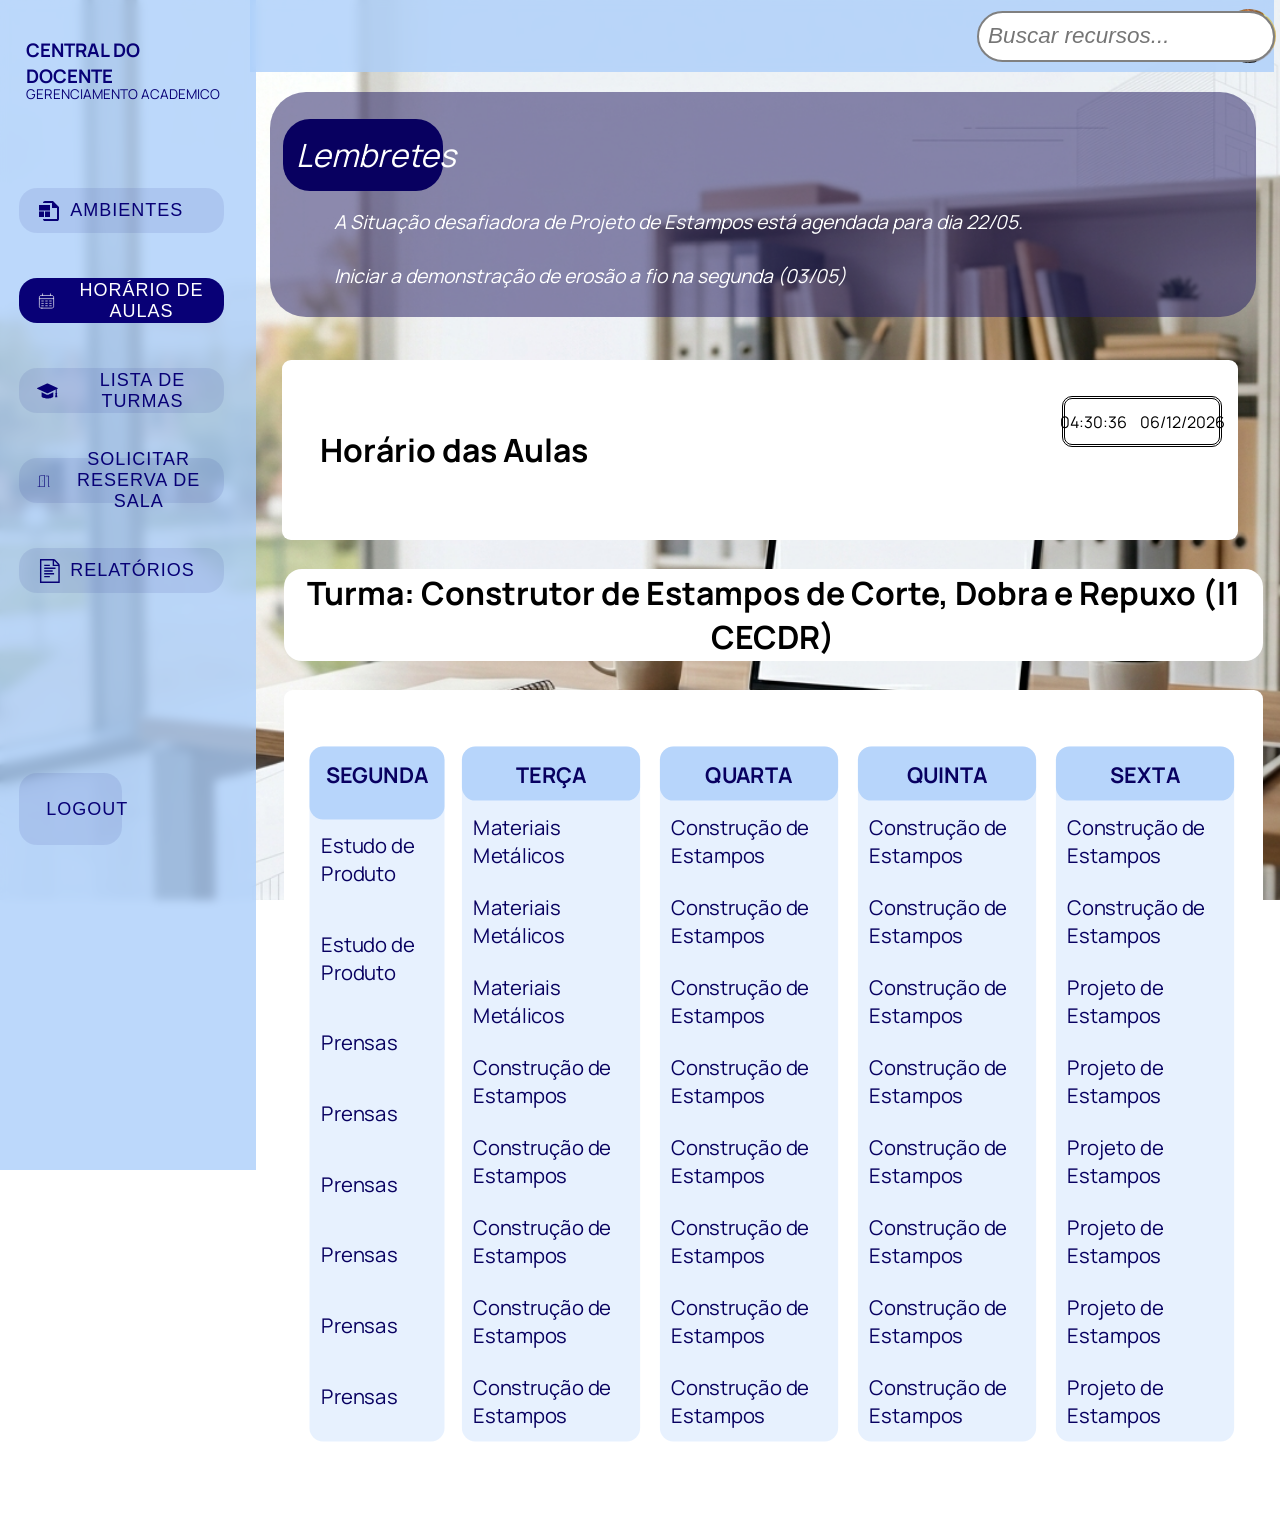
==== commit 154da832: "Atualizacao" ====
--- a/tela_docente/index.html
+++ b/tela_docente/index.html
@@ -94,11 +94,6 @@
                           
     </div>
         
-    
-
-    
-
-
 <div class="container">
   <table>
     <thead>
@@ -109,7 +104,9 @@
     </thead>
     <tbody class="tabela">
       <tr class="segunda">
-        <th>SEGUNDA</th>
+        
+        <th style="color: #080060;font-size: x-large;justify-content: center;display: flex; background-color: rgba(171, 206, 250, 0.788);border-radius: 15px;">SEGUNDA</th>
+        <div class="seg">
         <td>Estudo de Produto</td>
         <td>Estudo de Produto</td>
         <td>Prensas</td>
@@ -118,10 +115,11 @@
         <td>Prensas</td>
         <td>Prensas</td>
         <td>Prensas</td>
+        </div>
       </tr>
      
       <tr class="terca">
-        <th>TERÇA</th>
+        <th style="color: #080060;font-size: x-large;justify-content: center;display: flex; background-color: rgba(171, 206, 250, 0.788);border-radius: 15px;">TERÇA</th>
         <td>Materiais Metálicos</td>
         <td>Materiais Metálicos</td>
         <td>Materiais Metálicos</td>
@@ -133,7 +131,7 @@
       </tr>
 
       <tr class="quarta">
-        <th><style=color:"z" ;>QUARTA</style></th>
+        <th style="color: #080060;font-size: x-large;justify-content: center;display: flex; background-color: rgba(171, 206, 250, 0.788);border-radius: 15px;">QUARTA</th>
         <td>Construção de Estampos</td>
         <td>Construção de Estampos</td>
         <td>Construção de Estampos</td>
@@ -145,7 +143,7 @@
         </tr>
 
        <tr class="quinta">
-        <th>QUINTA</th>
+        <th style="color: #080060;font-size: x-large;justify-content: center;display: flex; background-color: rgba(171, 206, 250, 0.788);border-radius: 15px;">QUINTA</th>
         <td>Construção de Estampos</td>
         <td>Construção de Estampos</td>
         <td>Construção de Estampos</td>
@@ -157,7 +155,7 @@
         </tr>
 
        <tr class="sexta">
-        <th>SEXTA</th>
+        <th style="color: #080060;font-size: x-large;justify-content: center;display: flex; background-color: rgba(171, 206, 250, 0.788);border-radius: 15px;">SEXTA</th>
         <td>Construção de Estampos</td>
         <td>Construção de Estampos</td>
         <td>Projeto de Estampos</td>
@@ -170,19 +168,8 @@
     </tbody>
   </table>
 </div>
-
-
-
-
-
-
-
-
     
 </div>
     <script src="index.js"></script>
 </body>
-</html>
-
-
-
+</html>
--- a/tela_docente/index.css
+++ b/tela_docente/index.css
@@ -240,7 +240,7 @@
 
 .alerta-titulo{
     color: white;
-    background-color: #080076;
+    background-color: #080060;
     border-radius: 3vh;
     position: relative;
     font-size: xx-large;
@@ -425,39 +425,63 @@
     font-size: xx-large;
 }
 
+
+
 .segunda{
     background-color: white;
+    border-radius: 5px;
+    background-color: rgba(170, 205, 250, 0.280);
+    color:#080060;
+    border-radius: 15px;
+    width: 50vw;
     display: grid;
     justify-content: center;
     width: auto;
+    scale:0.9;
 }
 
 .terca{
     background-color: white;
     display: grid;
-    justify-content: center;
-    width: auto;
+    color: #080060;
+    border-radius: 15px;
+    background-color: rgba(170, 205, 250, 0.280);
+    justify-content: center;
+    width: auto;
+    scale:0.9;
 }
 
 .quarta{
     background-color: white;
+    color: #080060;
+    border-radius: 15px;
     display: grid;
-    justify-content: center;
-    width: auto;
+    background-color: rgba(170, 205, 250, 0.280);
+    justify-content: center;
+    width: auto;
+    scale:0.9;
 }
 
 .quinta{
     background-color: white;
     display: grid;
-    justify-content: center;
-    width: auto;
+    color: #080060;
+    border-radius: 15px;
+    background-color: rgba(170, 205, 250, 0.280);
+    justify-content: center;
+    width: auto;
+    scale:0.9;
 }
 
 .sexta{
     background-color: white;
     display: grid;
-    justify-content: center;
-    width: auto;
+    background-color: rgba(170, 205, 250, 0.280);
+    color: #080060;
+    border-radius: 15px;
+    justify-content: center;
+    width: auto;
+    scale:0.9;
 }
 
 .tabela{
@@ -465,4 +489,5 @@
     display: flex;
     justify-content: space-around;
     width: auto;
-}+}
+
